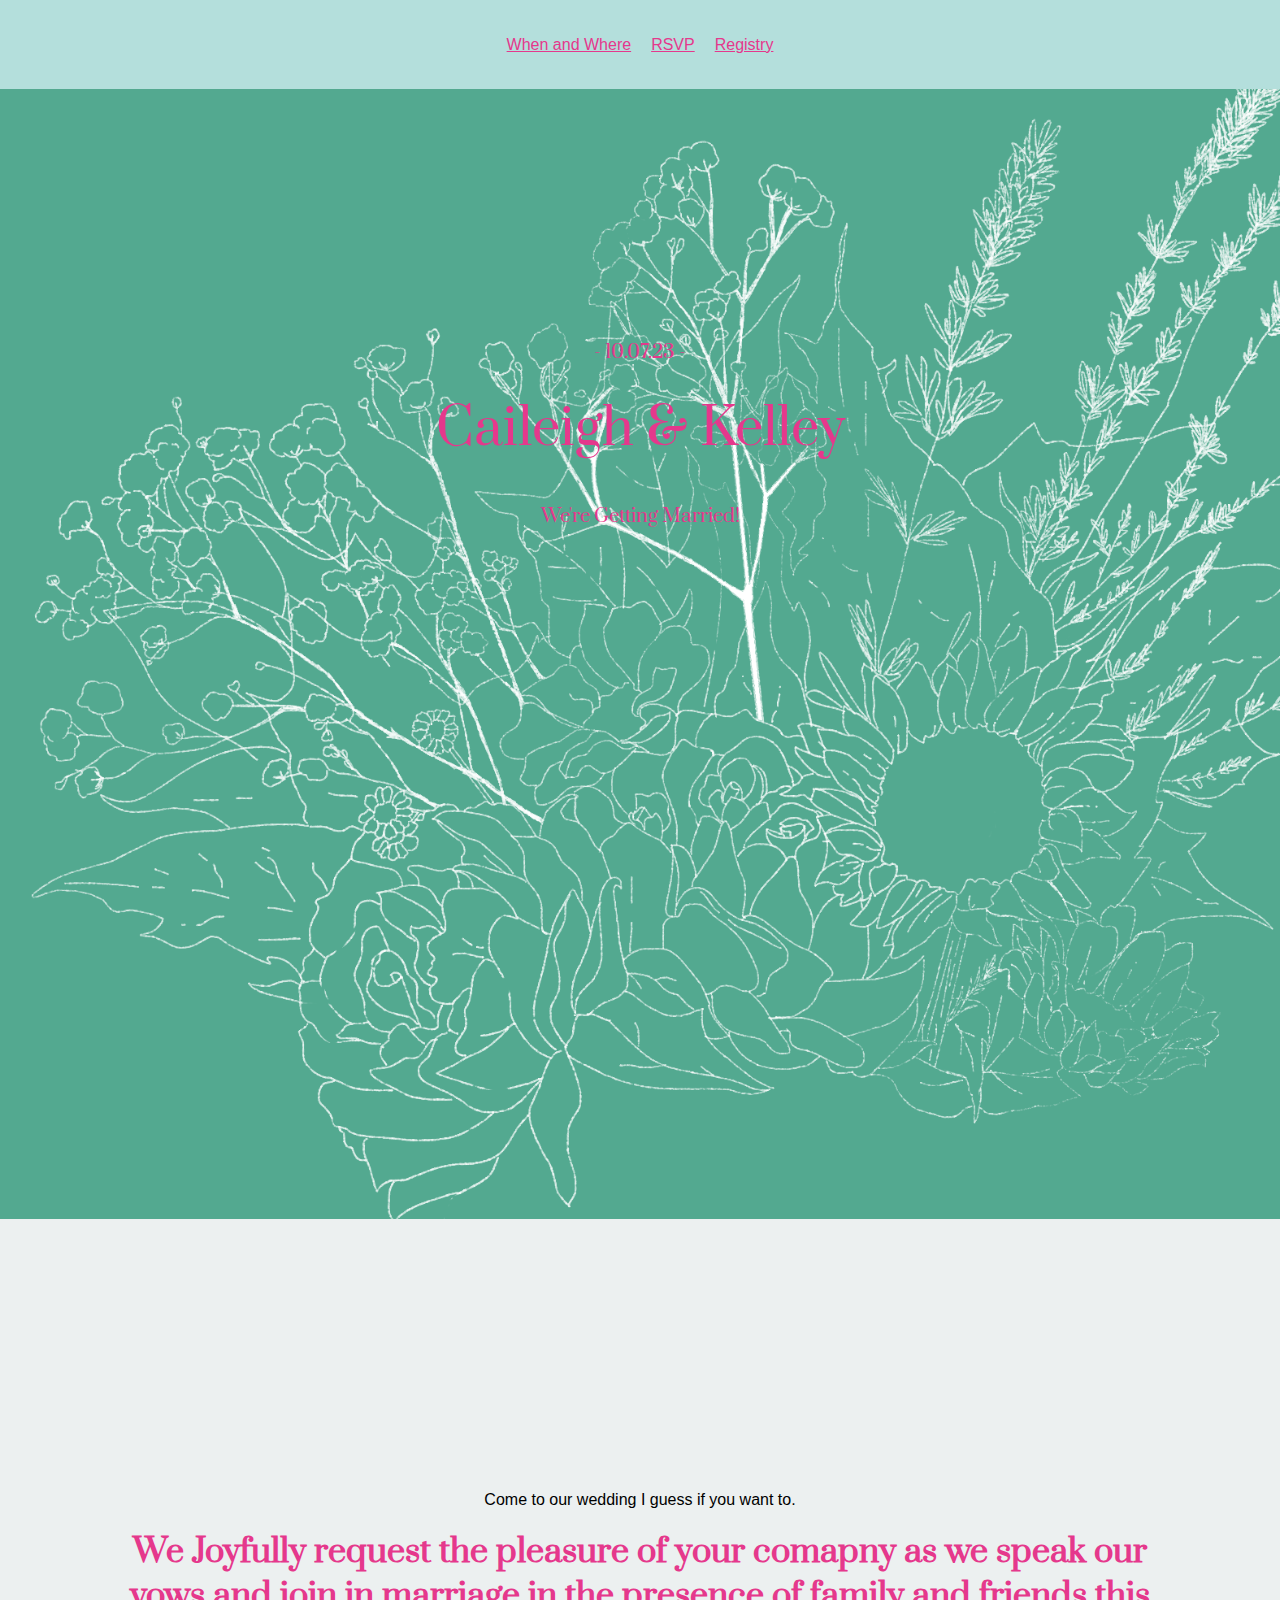
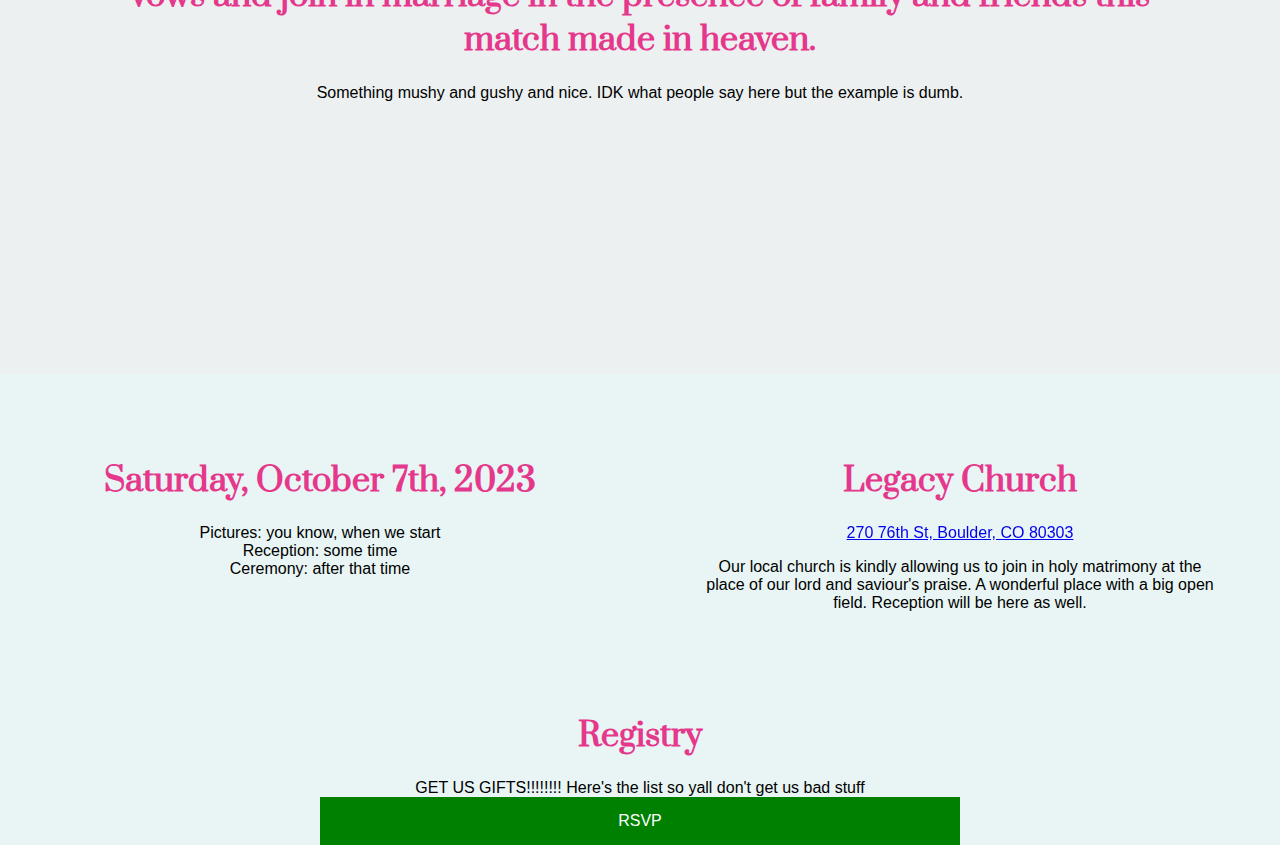
==== index.html @ 5b230dbf "ur mom" ====
<!DOCTYPE html>
<html lang="en" dir="ltr">
  <head>
    <meta charset="utf-8">
    <meta name="viewport" content="width=device-width, initial-scale=1.0, initial-scale=1.0">
    <title>Caileigh and Kelley's Wedding</title>
    <script src="javascript/p5.js"></script>
    <script src="javascript/draw.js"></script>

    <link rel="stylesheet" href="css/main.css">
    <link rel="stylesheet" href="css/canvas.css">
    <link rel="stylesheet" href="css/rsvp.css">
    <link rel="stylesheet" href="css/top.css">
    <link rel="stylesheet" href="css/navigation.css">
    <link rel="stylesheet" href="css/content.css">
    <link rel="stylesheet" href="https://fonts.googleapis.com/css?family=Prata">
  </head>
  <body>
    <nav>
      <div class="navigation">
        <a href="#when-and-where-area">When and Where</a>
        <a target="_blank" href="https://docs.google.com/forms/d/e/1FAIpQLSfpXvZ7Gg1RFAc7G0o5PuWkooAn3TaHZOii5H78oWA0bv-2IA/viewform?usp=sf_link">RSVP</a>
        <a href="#registry-area"> Registry </a>
      </div>
    </nav>
    <main>
      <div class="top">
          <p id='date'> - 10.07.23 - </p>
          <p id='name'> Caileigh & Kelley </p>
          <p id='married'> We're Getting Married! </p>
      </div>

      <div class="nice-words">
        <p>Come to our wedding I guess if you want to.</p>
        <h1>  We Joyfully request the pleasure of your comapny as
          we speak our vows and join in marriage in the presence
          of family and friends this match made in heaven.</h1>
        <p>Something mushy and gushy and nice.
          IDK what people say here but the example is dumb.</p>
      </div>
      <div class="caileighwhyyyyyyy">
        <div class="when" id="when-and-where-area">
          <h1>Saturday, October 7th, 2023</h1>
          <p>
            Pictures: you know, when we start <br>
            Reception: some time <br>
            Ceremony: after that time
          </p>
        </div>
        <div class="where">
          <h1>Legacy Church</h1>
          <a target="_blank" href="https://www.google.com/maps/place/Legacy+Church/@39.9913498,-105.1736492,17z/data=!3m1!4b1!4m6!3m5!1s0x876bf35e9115e99d:0x829c02c54e04541a!8m2!3d39.9913498!4d-105.1736492!16s%2Fg%2F1vs1sc9z">
            270 76th St, Boulder, CO 80303
          </a>
          <p>Our local church is kindly allowing us to join in holy
          matrimony at the place of our lord and saviour's praise.
          A wonderful place with a big open field. Reception will be
          here as well.
          </p>
        </div>
      </div>
      <div class="registry" id="registry-area">
        <h1>Registry</h1>
        GET US GIFTS!!!!!!!!
        Here's the list so yall don't get us bad stuff
      </div>
      <a id="rsvp-area"></a>
      <button type="button" name="rsvp" id="rsvp"
      onclick="window.open('https://docs.google.com/forms/d/e/1FAIpQLSfpXvZ7Gg1RFAc7G0o5PuWkooAn3TaHZOii5H78oWA0bv-2IA/viewform?usp=sf_link','_blank')">
      RSVP</button>
    </main>
  </body>
</html>
---- css/main.css ----
main {
  display: flex;
  justify-content: center;
  flex-direction: column;
  text-align: center;
  width: 100%;
  position: absolute;
  top: 0%;
  left: 0%;
}

a {
  position: relative;
  z-index: 2000;
}

body {
  background-color: rgba(180, 223, 220, .3);
  overflow-x: hidden;
}

body * {
  font-family: 'Helvetica';
}
---- css/canvas.css ----
canvas {
  position: fixed;
  top: 0;
  left: 0;
  z-index: 1000;
}
---- css/rsvp.css ----
#rsvp {
  background-color: green;
  border: none;
  color: white;
  padding: 15px 32px;
  text-align: center;
  text-decoration: none;
  display: inline-block;
  font-size: 16px;
  position: relative;
  z-index: 2000;
  width: 50%;
  left: 50%;
  transform: translate(-50%, 0%);
}
---- css/top.css ----
.top {
  display: flex;
  flex-flow: column wrap;
  justify-content: center;
  align-items: stretch;
  width: 100%;
  background-image: url("cailkelley.png");
  background-size: cover;
  padding-top: 20%;
  padding-bottom: 50%;
}

.top > p {
  text-align: center;
  color: rgb(229, 56, 140);
}

#date {
  font-size: 14pt;
  padding-top: 5%;
  margin-bottom: 0px;
}

#name {
  font-size: 38pt;
  margin-top: 30px;
  margin-bottom: 30px;
}

#married {
  font-size: 14pt;
  margin-top: 10px;
  margin-bottom: 50px;
}

#topimage {
  position: relative;
  width: 100%;
  z-index: -100;
}

.top * {
  font-family: 'Prata';
}
---- css/navigation.css ----
.navigation {
  display: flex;
  flex-flow: row wrap;
  z-index: 2000;
  position: relative;
  width: 100%;
  align-items: stretch;
  justify-content: center;
  background-color: rgb(180, 223, 220);
  margin: 0px;
  position: fixed;
  left: 0px;
  top: 0px;
  padding-top: 2%;
  padding-bottom: 2%;
}

.navigation > a {
  text-align: center;
  padding: 10px;
  color: rgb(229, 56, 140);
}
---- css/content.css ----
.nice-words {
  background-color: rgba(245, 228, 231, .3);
  padding-left: 10%;
  padding-right: 10%;
  padding-top: 20%;
  padding-bottom: 20%;
}

h1 {
  font-family: 'Prata';
  color: rgb(229, 56, 140);
}

.caileighwhyyyyyyy {
  display: flex;
  flex-direction: row;
  flex-wrap: wrap;
  justify-content: center;
}

.when {
  flex: 1 1 0px;
  padding: 5%;
  min-width: 350px;
}

.when > h1 {
  color: rgb(229, 56, 140);
}

.where {
  flex: 1 1 0px;
  padding: 5%;
  min-width: 350px;
}

.where > h1 {
  color: rgb(229, 56, 140);
}

.registry {

}
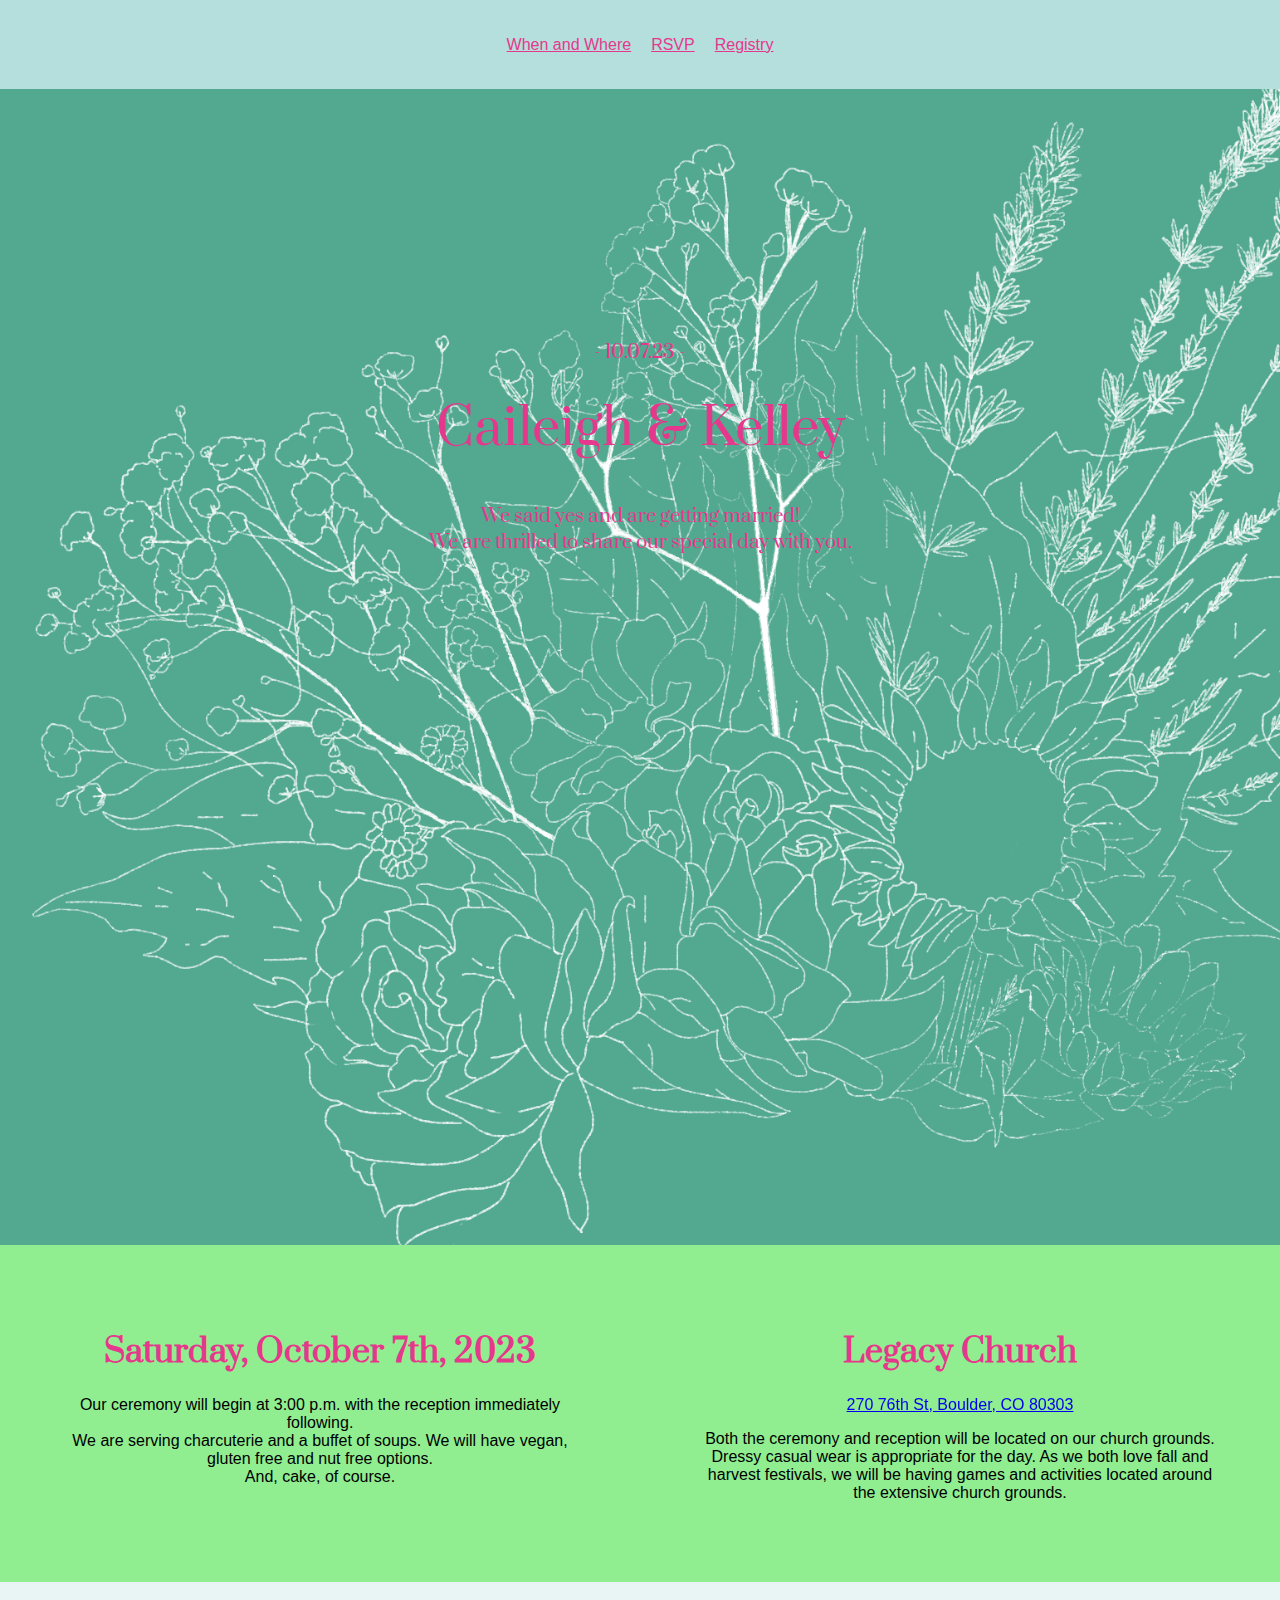
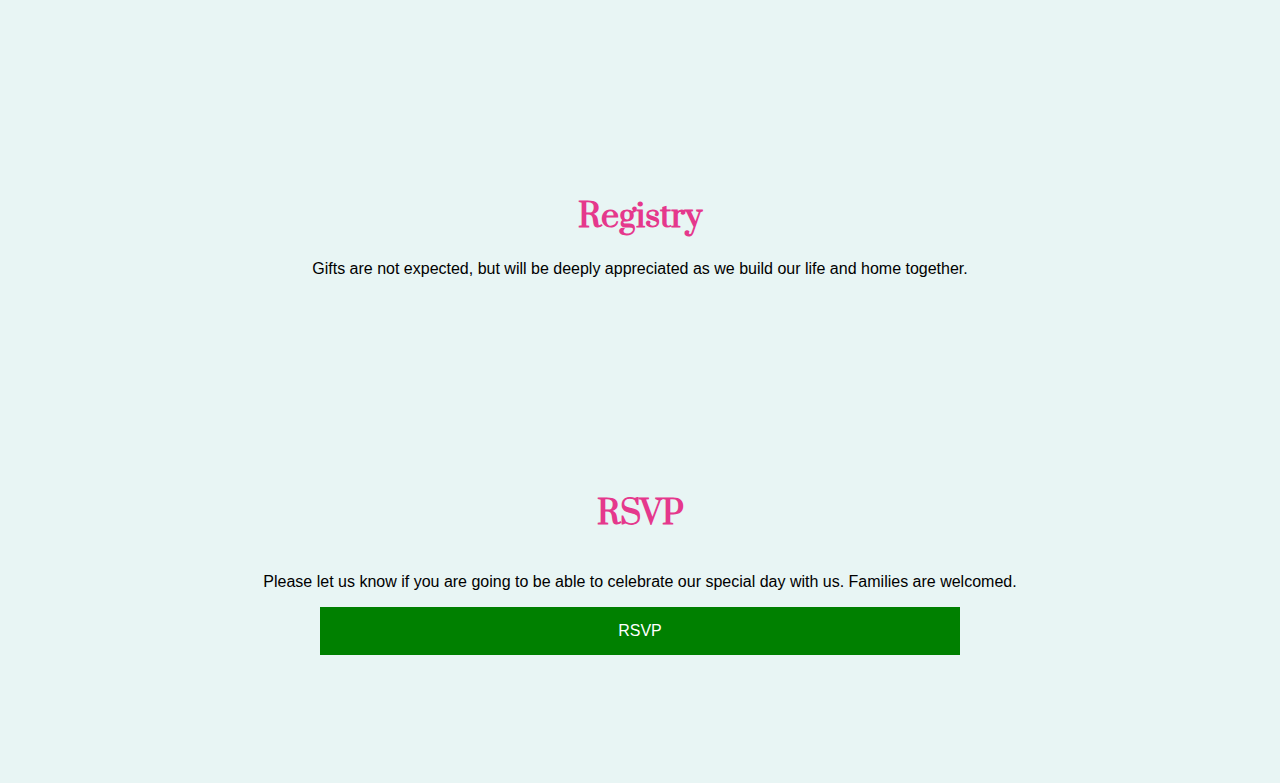
==== commit e8682cf0: "wording updates" ====
--- a/index.html
+++ b/index.html
@@ -27,24 +27,28 @@
       <div class="top">
           <p id='date'> - 10.07.23 - </p>
           <p id='name'> Caileigh & Kelley </p>
-          <p id='married'> We're Getting Married! </p>
+          <p id='married'>
+            We said yes and are getting married! <br>
+            We are thrilled to share our special day with you.
+          </p>
       </div>
-
+      <!--
       <div class="nice-words">
-        <p>Come to our wedding I guess if you want to.</p>
+        <p>We are thrilled to share our special day with you.</p>
         <h1>  We Joyfully request the pleasure of your comapny as
           we speak our vows and join in marriage in the presence
           of family and friends this match made in heaven.</h1>
         <p>Something mushy and gushy and nice.
           IDK what people say here but the example is dumb.</p>
       </div>
+    -->
       <div class="caileighwhyyyyyyy">
         <div class="when" id="when-and-where-area">
           <h1>Saturday, October 7th, 2023</h1>
           <p>
-            Pictures: you know, when we start <br>
-            Reception: some time <br>
-            Ceremony: after that time
+            Our ceremony will begin at 3:00 p.m. with the reception immediately following. <br>
+            We are serving charcuterie and a buffet of soups.  We will have vegan, gluten free and nut free options. <br>
+            And, cake, of course.
           </p>
         </div>
         <div class="where">
@@ -52,22 +56,26 @@
           <a target="_blank" href="https://www.google.com/maps/place/Legacy+Church/@39.9913498,-105.1736492,17z/data=!3m1!4b1!4m6!3m5!1s0x876bf35e9115e99d:0x829c02c54e04541a!8m2!3d39.9913498!4d-105.1736492!16s%2Fg%2F1vs1sc9z">
             270 76th St, Boulder, CO 80303
           </a>
-          <p>Our local church is kindly allowing us to join in holy
-          matrimony at the place of our lord and saviour's praise.
-          A wonderful place with a big open field. Reception will be
-          here as well.
+          <p>
+            Both the ceremony and reception will be located on our church grounds. <br>
+            Dressy casual wear is appropriate for the day.  As we both love fall and harvest festivals, we will be having games and activities located around the extensive church grounds.
           </p>
         </div>
       </div>
       <div class="registry" id="registry-area">
         <h1>Registry</h1>
-        GET US GIFTS!!!!!!!!
-        Here's the list so yall don't get us bad stuff
+        Gifts are not expected, but will be deeply appreciated as we build our life and home together.
       </div>
       <a id="rsvp-area"></a>
-      <button type="button" name="rsvp" id="rsvp"
-      onclick="window.open('https://docs.google.com/forms/d/e/1FAIpQLSfpXvZ7Gg1RFAc7G0o5PuWkooAn3TaHZOii5H78oWA0bv-2IA/viewform?usp=sf_link','_blank')">
-      RSVP</button>
+      <div class="rsvp-div">
+        <h1>RSVP</h1>
+        <p>
+          Please let us know if you are going to be able to celebrate our special day with us. Families are welcomed.
+        </p>
+        <button type="button" name="rsvp" id="rsvp"
+        onclick="window.open('https://docs.google.com/forms/d/e/1FAIpQLSfpXvZ7Gg1RFAc7G0o5PuWkooAn3TaHZOii5H78oWA0bv-2IA/viewform?usp=sf_link','_blank')">
+        RSVP</button>
+      </div>
     </main>
   </body>
 </html>
--- a/css/rsvp.css
+++ b/css/rsvp.css
@@ -12,4 +12,12 @@
   width: 50%;
   left: 50%;
   transform: translate(-50%, 0%);
+  margin-bottom: 10%;
 }
+
+.rsvp-div {
+  display: flex;
+  flex-direction: column;
+  justify-content: center;
+  align-content: center;
+}
--- a/css/content.css
+++ b/css/content.css
@@ -16,6 +16,7 @@
   flex-direction: row;
   flex-wrap: wrap;
   justify-content: center;
+  background-color: lightgreen;
 }
 
 .when {
@@ -39,5 +40,6 @@
 }
 
 .registry {
-
+  margin-top: 15%;
+  margin-bottom: 15%;
 }
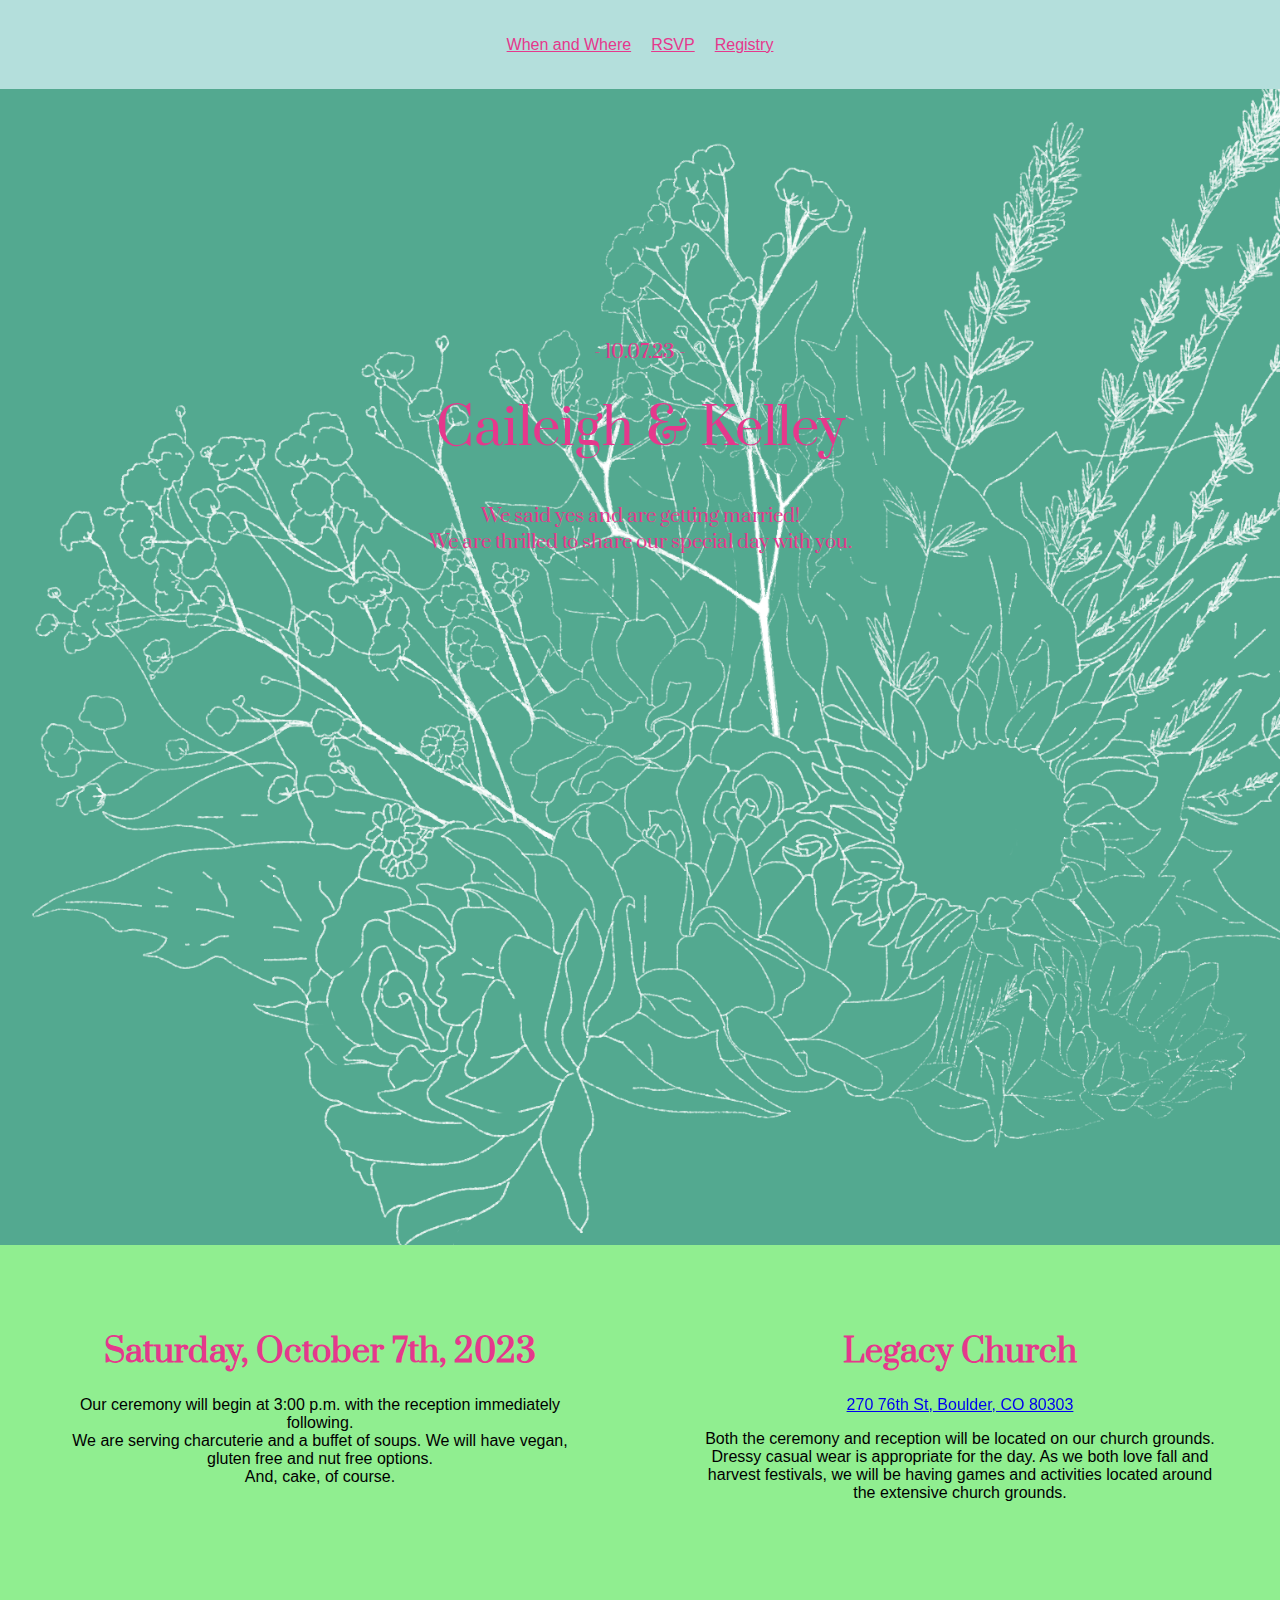
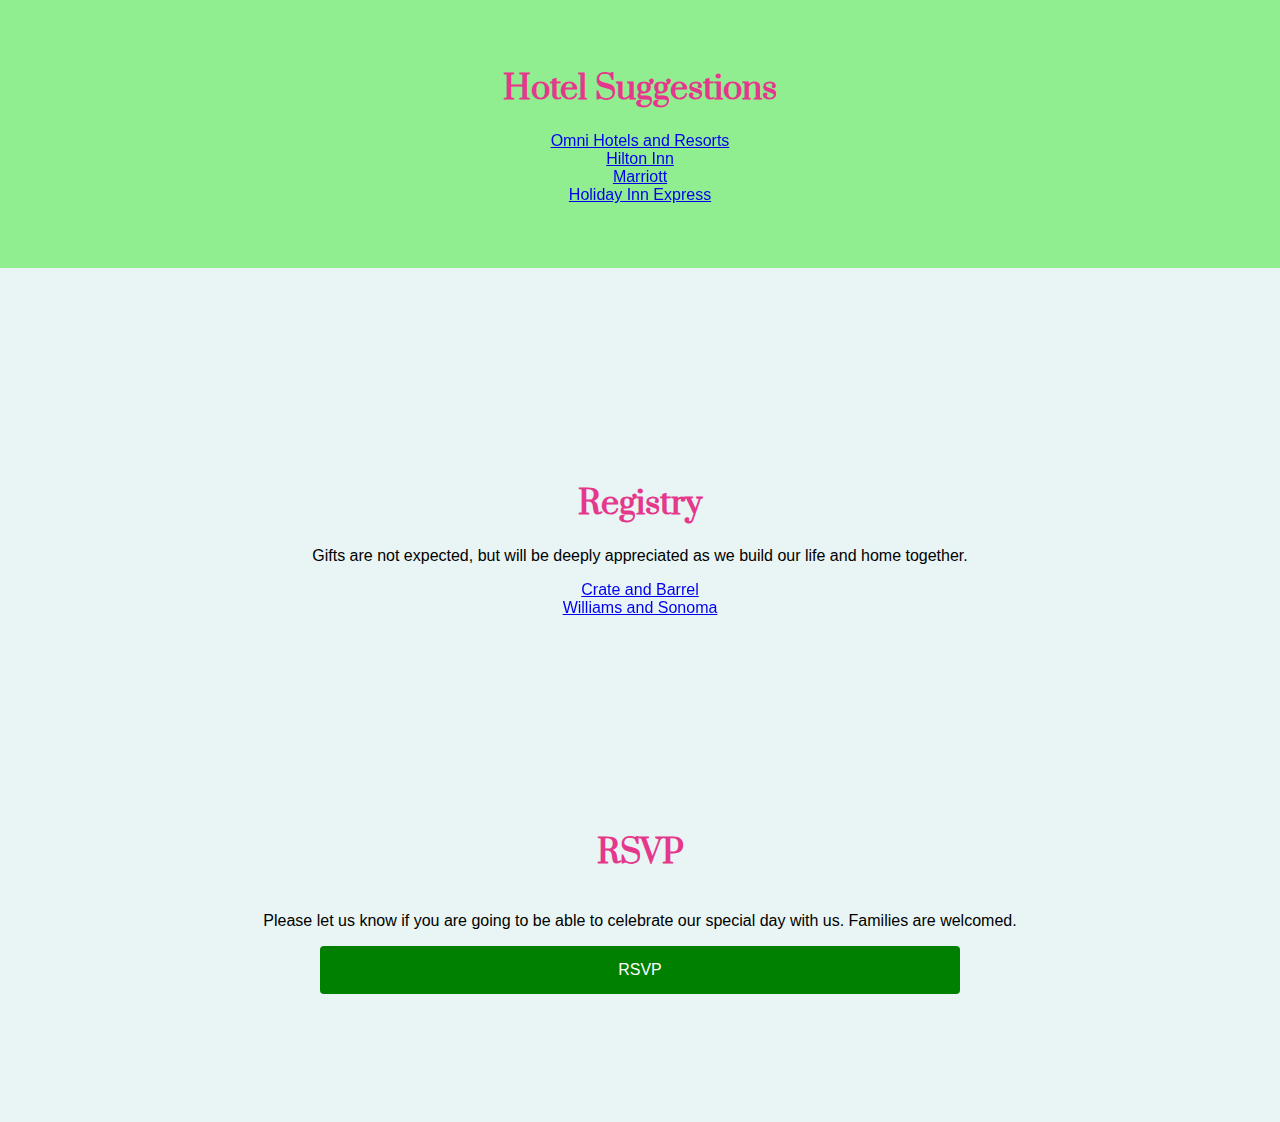
==== commit d76cbddc: "registry, hotels" ====
--- a/index.html
+++ b/index.html
@@ -61,10 +61,35 @@
             Dressy casual wear is appropriate for the day.  As we both love fall and harvest festivals, we will be having games and activities located around the extensive church grounds.
           </p>
         </div>
+        <div class="hotels">
+          <h1>Hotel Suggestions</h1>
+          <a target="_blank" href="https://www.omnihotels.com/hotels/denver-interlocken?utm_campaign=omni_ohr_denilk_all_x_br_prop_denver_en_exact_us&utm_content=58700005757838175&utm_medium=cpc&utm_source=google&utm_term=43700052473365369&gclid=CjwKCAjwv8qkBhAnEiwAkY-ahmHXxBbq2lnu22fQr6vcRxYfFrVYTCYy7VKVbCsjzwiyO68KUbWXWBoCt0QQAvD_BwE&gclsrc=aw.ds">
+            Omni Hotels and Resorts
+          </a>
+          <br>
+          <a target="_blank" href="https://www.hilton.com/en/hotels/denlvhx-hampton-boulder-louisville/">
+            Hilton Inn
+          </a>
+          <br>
+          <a target="_blank" href="https://www.marriott.com/en-us/hotels/vborl-residence-inn-boulder-broomfield/overview/">
+            Marriott
+          </a>
+          <br>
+          <a target="_blank" href="https://www.ihg.com/holidayinnexpress/hotels/us/en/longmont/qwmco/hoteldetail?cm_mmc=GoogleMaps-_-EX-_-US-_-QWMCO">
+            Holiday Inn Express
+          </a>
+        </div>
       </div>
       <div class="registry" id="registry-area">
         <h1>Registry</h1>
-        Gifts are not expected, but will be deeply appreciated as we build our life and home together.
+        <p>Gifts are not expected, but will be deeply appreciated as we build our life and home together.</p>
+        <a target="_blank" href="https://www.crateandbarrel.com/gift-registry/caileigh-hudson-and-kelley-kelley/r6665755">
+          Crate and Barrel
+        </a>
+        <br>
+        <a target="_blank" href="https://www.williams-sonoma.com/registry/ghpfvm7s5r/registry-list.html">
+          Williams and Sonoma
+        </a>
       </div>
       <a id="rsvp-area"></a>
       <div class="rsvp-div">
--- a/css/rsvp.css
+++ b/css/rsvp.css
@@ -13,6 +13,14 @@
   left: 50%;
   transform: translate(-50%, 0%);
   margin-bottom: 10%;
+  border-radius: 4px;
+  transition-duration: 2s;
+}
+
+#rsvp:hover {
+  background-color: cyan;
+  transition-duration: 2s;
+  cursor: pointer;
 }
 
 .rsvp-div {
--- a/css/content.css
+++ b/css/content.css
@@ -19,23 +19,13 @@
   background-color: lightgreen;
 }
 
-.when {
+.caileighwhyyyyyyy > div {
   flex: 1 1 0px;
   padding: 5%;
   min-width: 350px;
 }
 
-.when > h1 {
-  color: rgb(229, 56, 140);
-}
-
-.where {
-  flex: 1 1 0px;
-  padding: 5%;
-  min-width: 350px;
-}
-
-.where > h1 {
+.caileighwhyyyyyyy > h1 {
   color: rgb(229, 56, 140);
 }
 
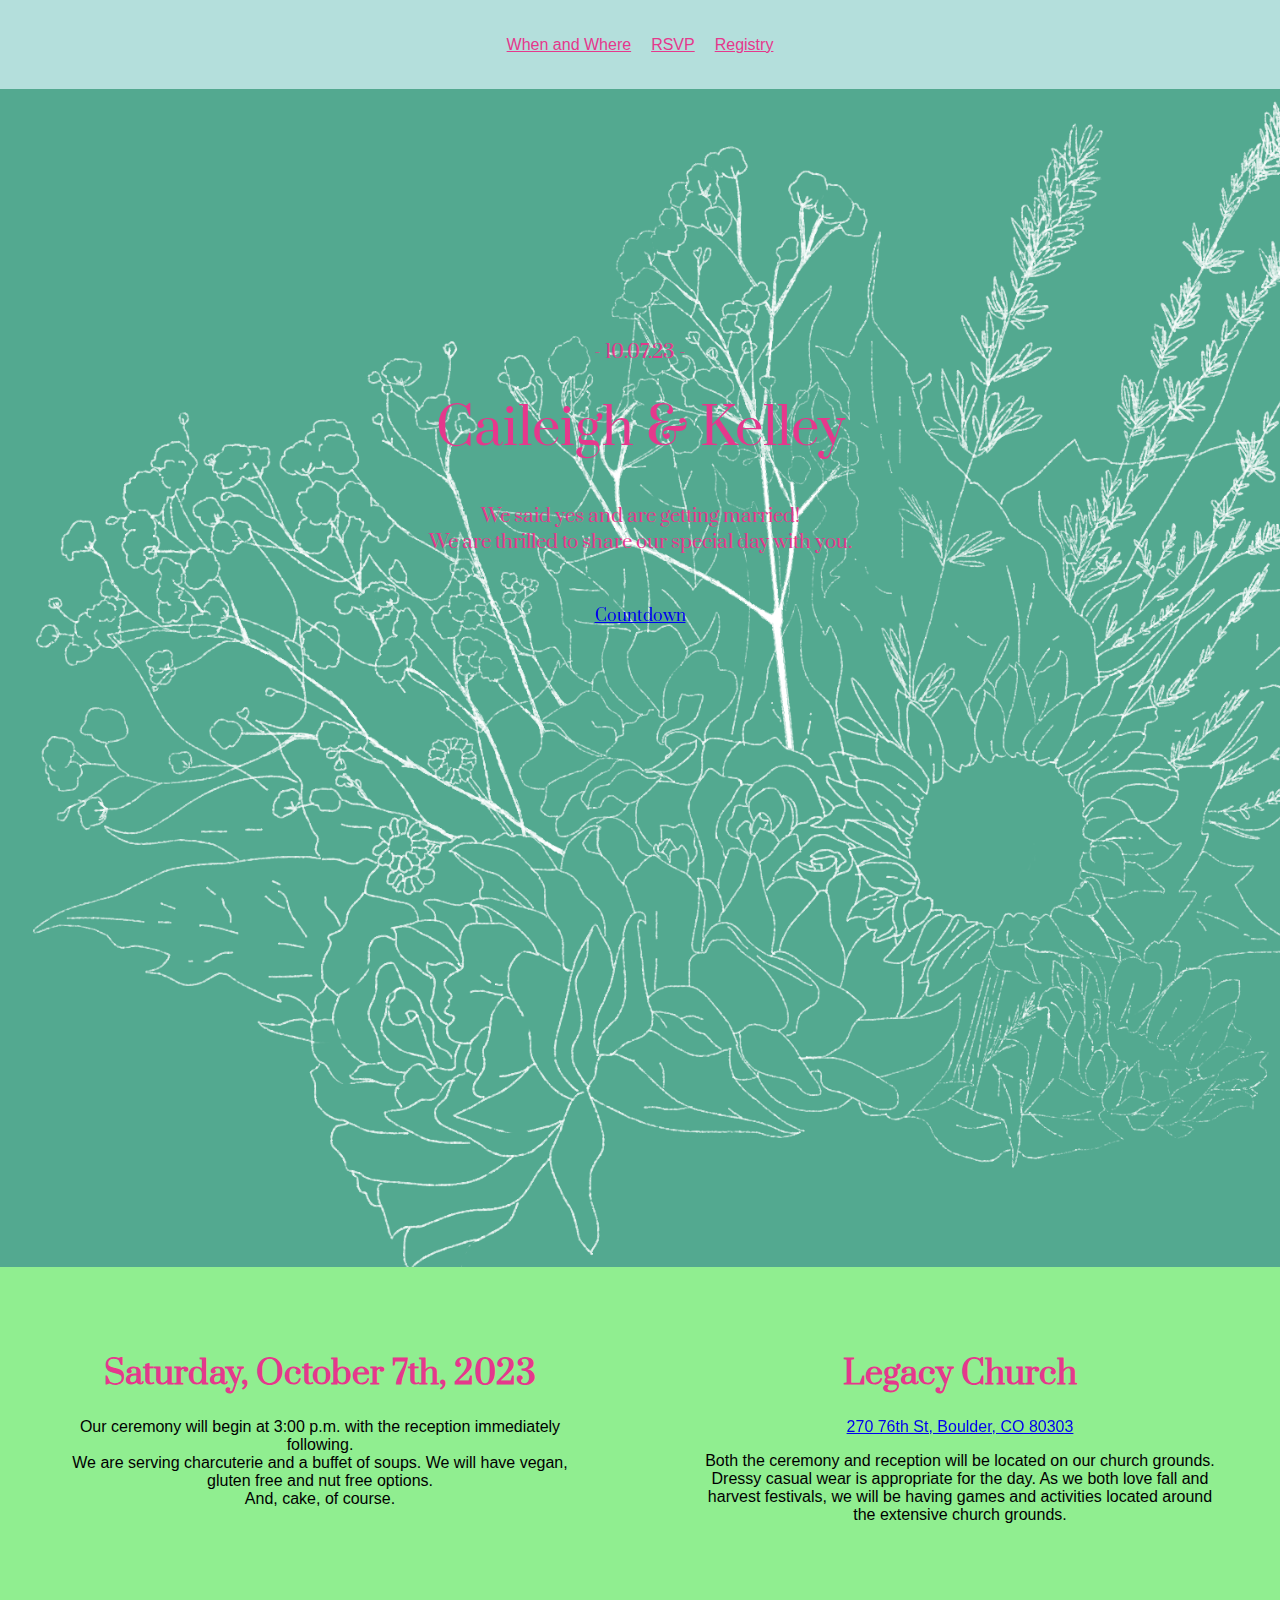
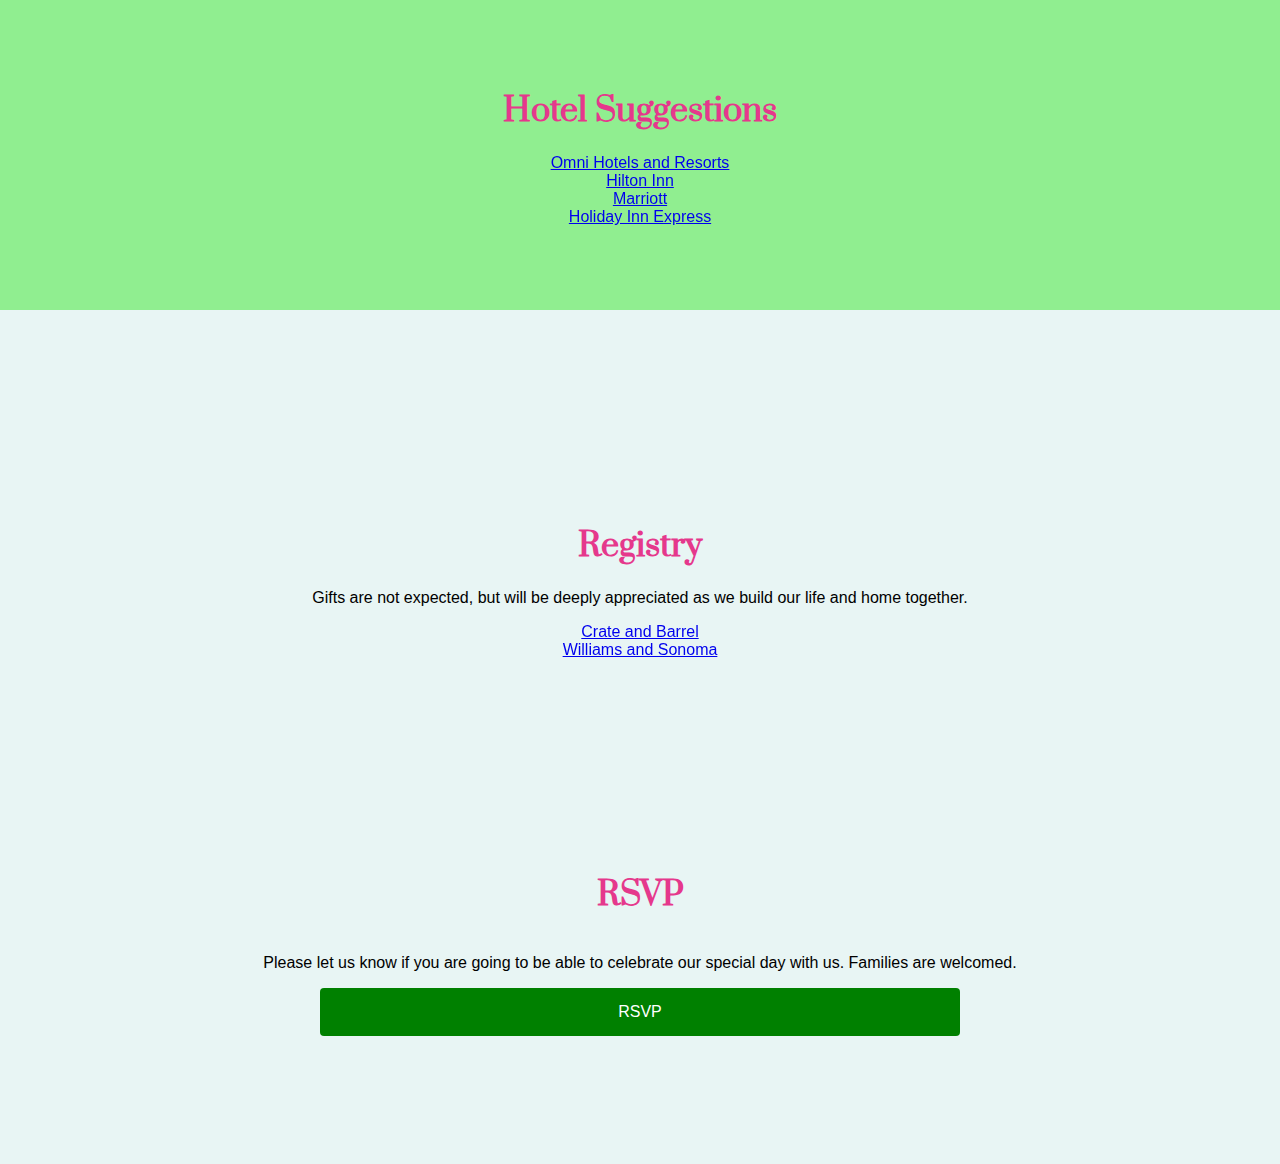
==== commit 47122084: "Update index.html" ====
--- a/index.html
+++ b/index.html
@@ -31,6 +31,7 @@
             We said yes and are getting married! <br>
             We are thrilled to share our special day with you.
           </p>
+          <a href="easter.html">Countdown</a>
       </div>
       <!--
       <div class="nice-words">
--- a/css/navigation.css
+++ b/css/navigation.css
@@ -1,7 +1,7 @@
 .navigation {
   display: flex;
   flex-flow: row wrap;
-  z-index: 2000;
+  z-index: 7000;
   position: relative;
   width: 100%;
   align-items: stretch;
--- a/css/content.css
+++ b/css/content.css
@@ -33,3 +33,7 @@
   margin-top: 15%;
   margin-bottom: 15%;
 }
+
+.hotels {
+  margin-bottom: 20px;
+}
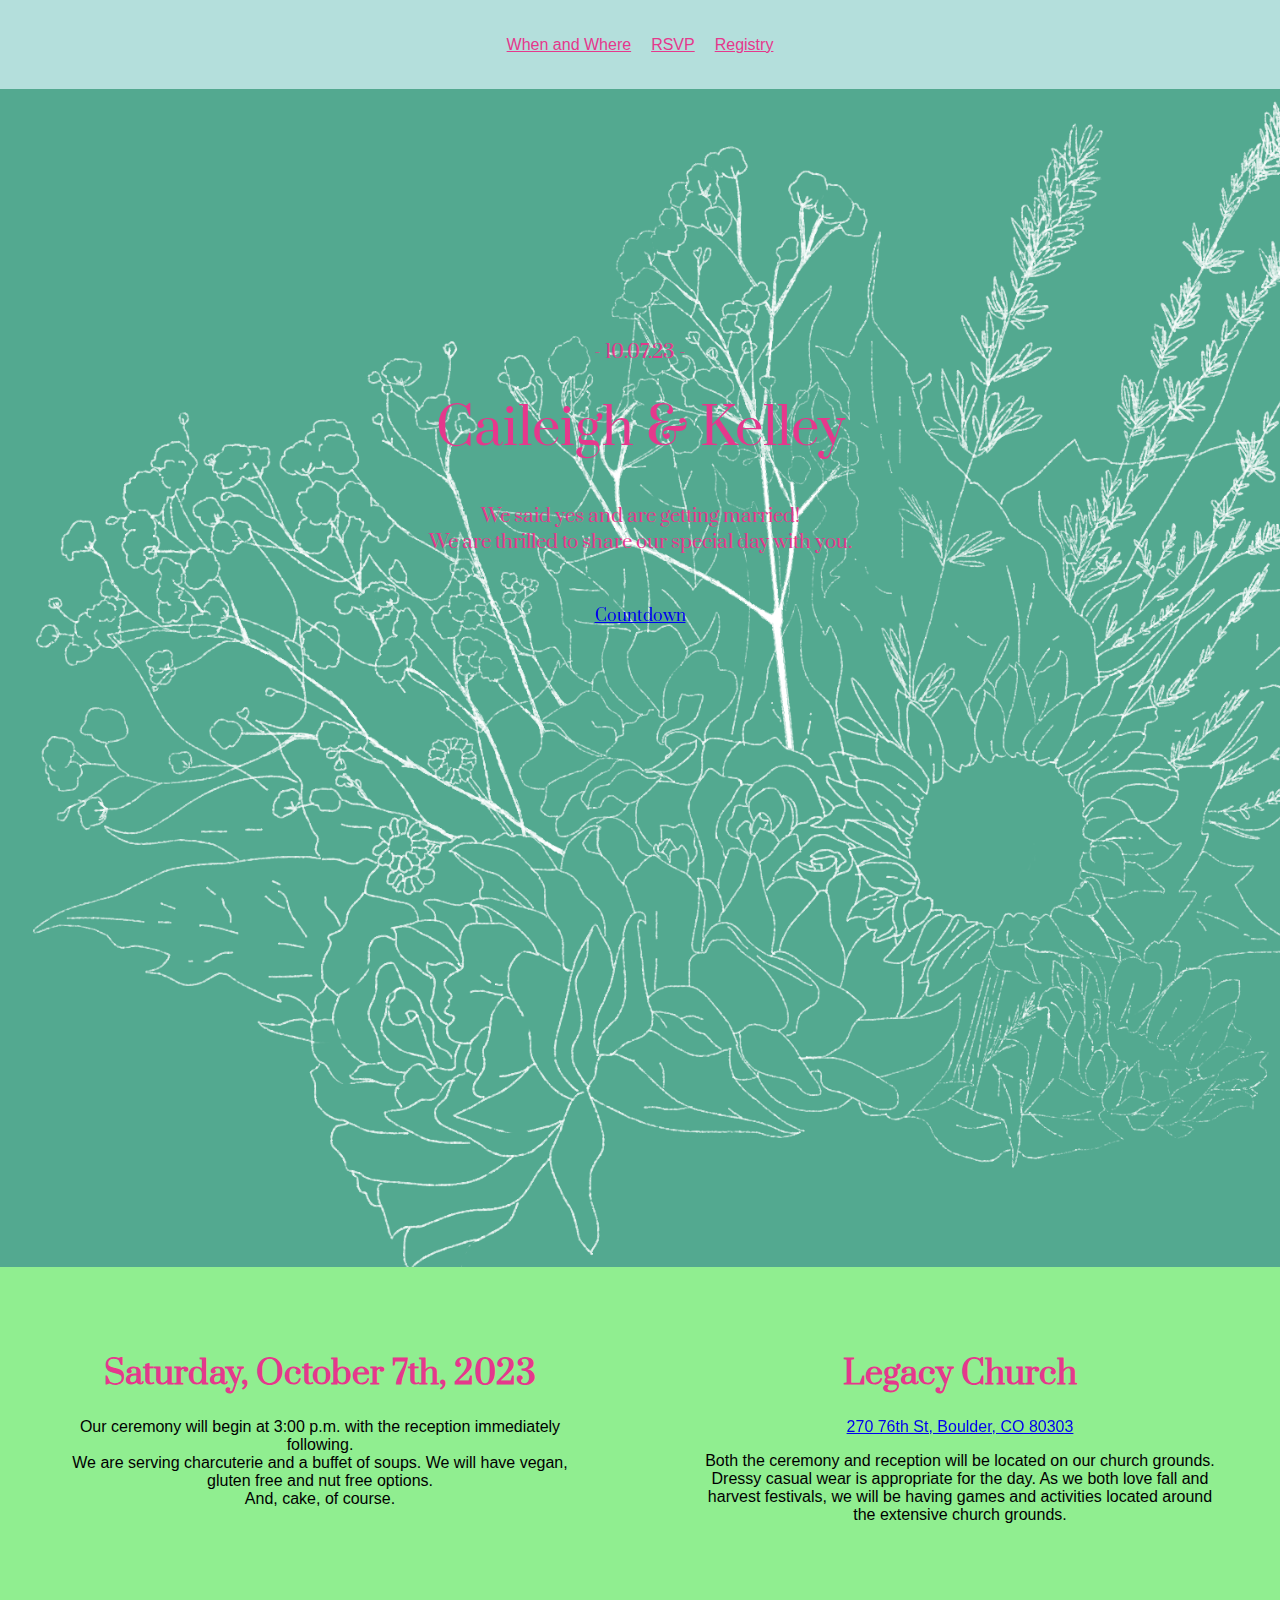
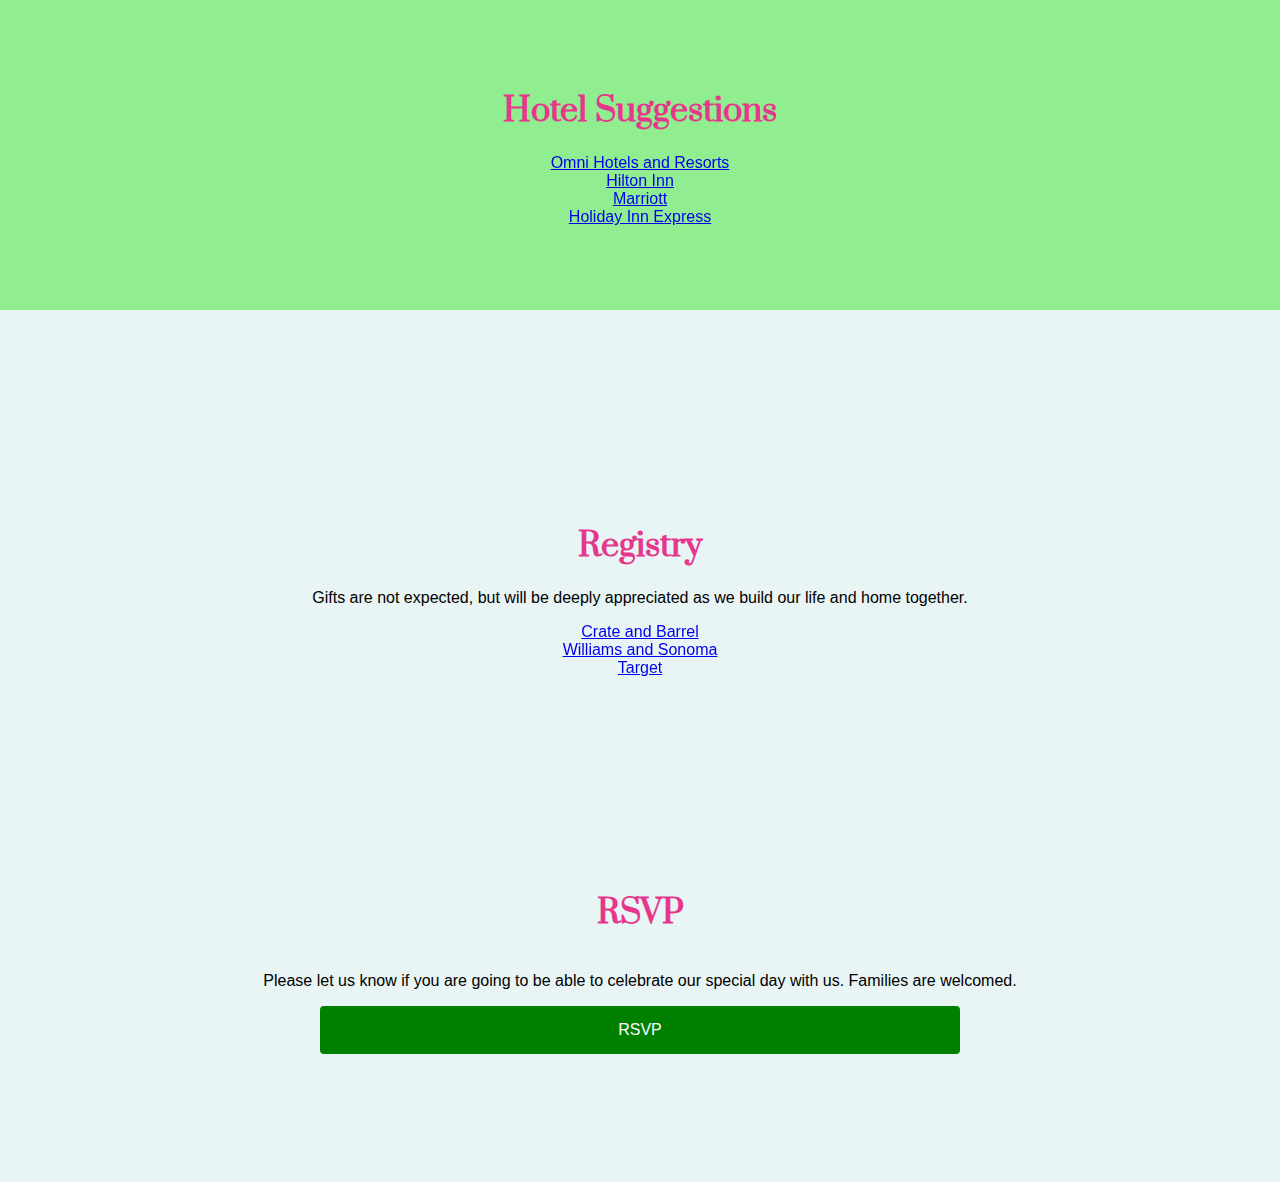
==== commit 3f18171a: "Update index.html" ====
--- a/index.html
+++ b/index.html
@@ -33,16 +33,6 @@
           </p>
           <a href="easter.html">Countdown</a>
       </div>
-      <!--
-      <div class="nice-words">
-        <p>We are thrilled to share our special day with you.</p>
-        <h1>  We Joyfully request the pleasure of your comapny as
-          we speak our vows and join in marriage in the presence
-          of family and friends this match made in heaven.</h1>
-        <p>Something mushy and gushy and nice.
-          IDK what people say here but the example is dumb.</p>
-      </div>
-    -->
       <div class="caileighwhyyyyyyy">
         <div class="when" id="when-and-where-area">
           <h1>Saturday, October 7th, 2023</h1>
@@ -91,6 +81,10 @@
         <a target="_blank" href="https://www.williams-sonoma.com/registry/ghpfvm7s5r/registry-list.html">
           Williams and Sonoma
         </a>
+        <br>
+        <a target="_blank" href="https://www.target.com/gift-registry/gift-giver?registryId=55746d80-1219-11ee-b4f1-971cbb0c2c3c&type=WEDDING">
+          Target
+        </a>
       </div>
       <a id="rsvp-area"></a>
       <div class="rsvp-div">
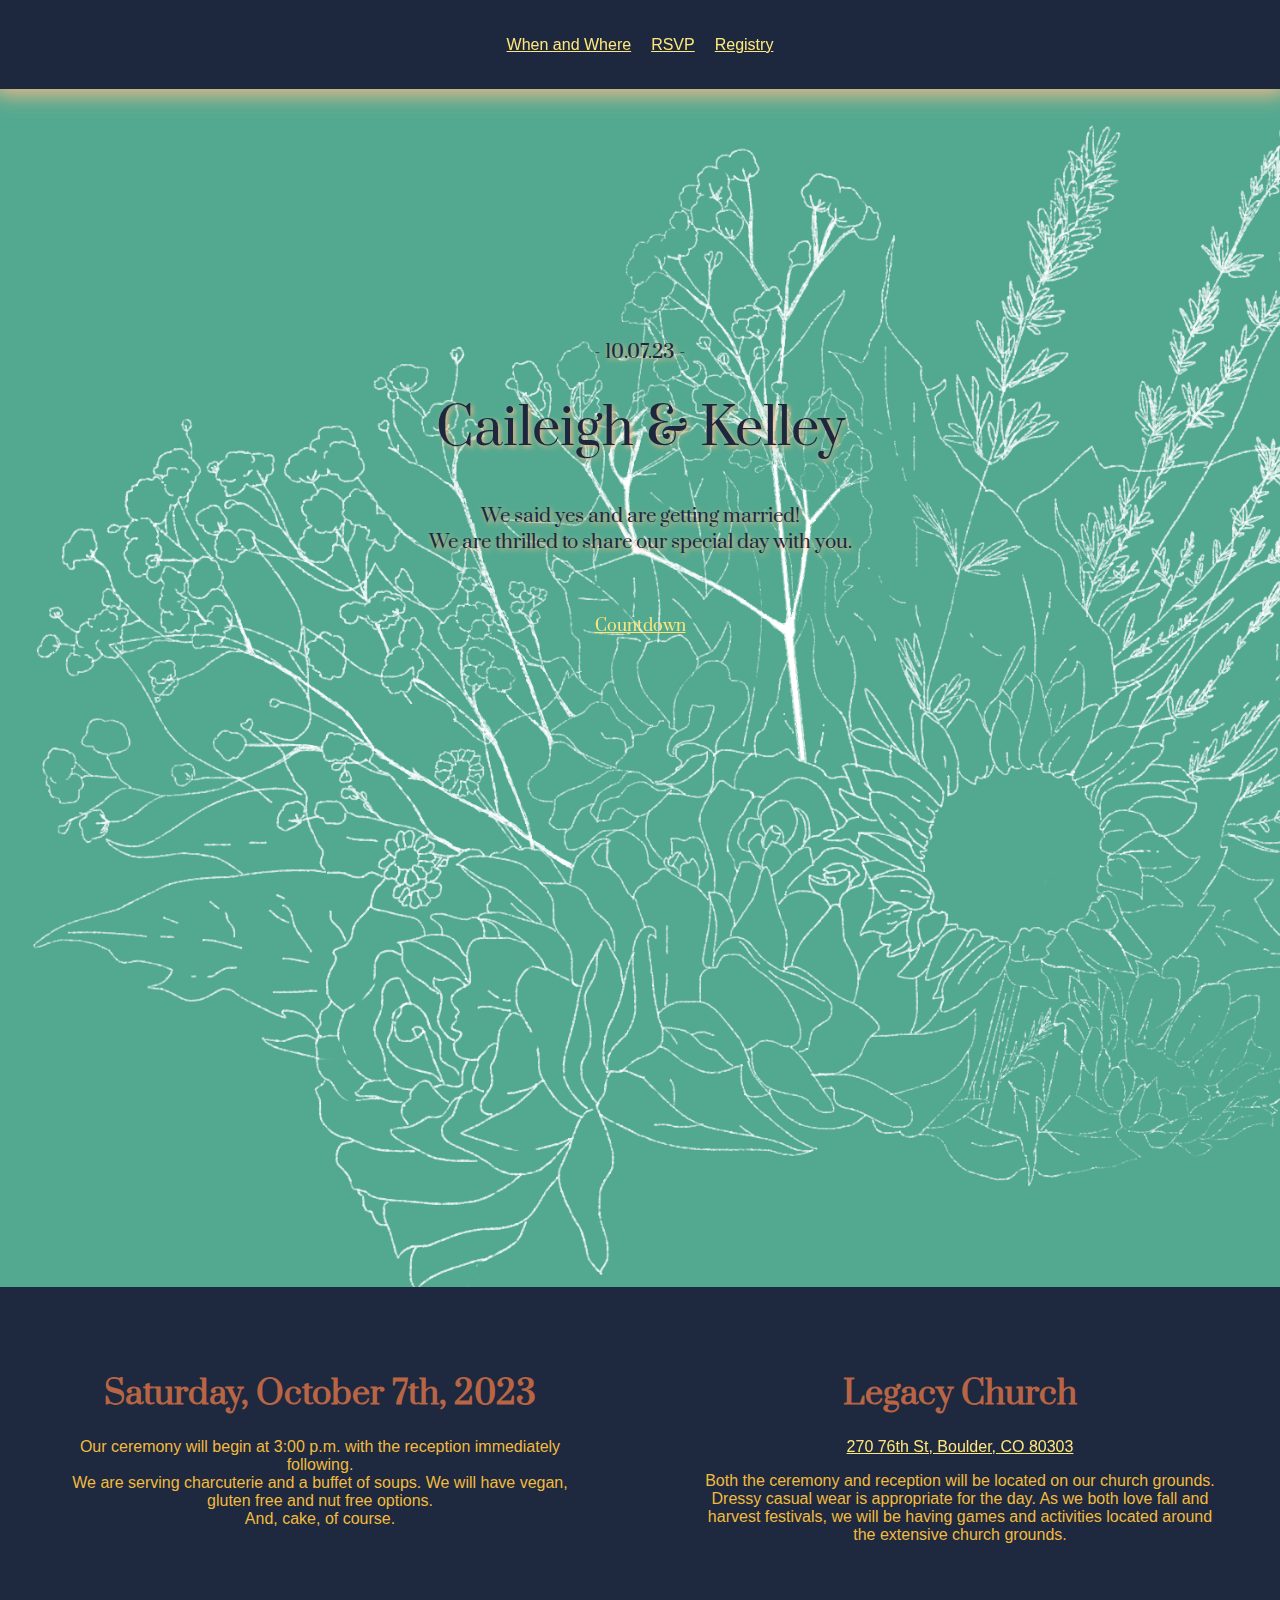
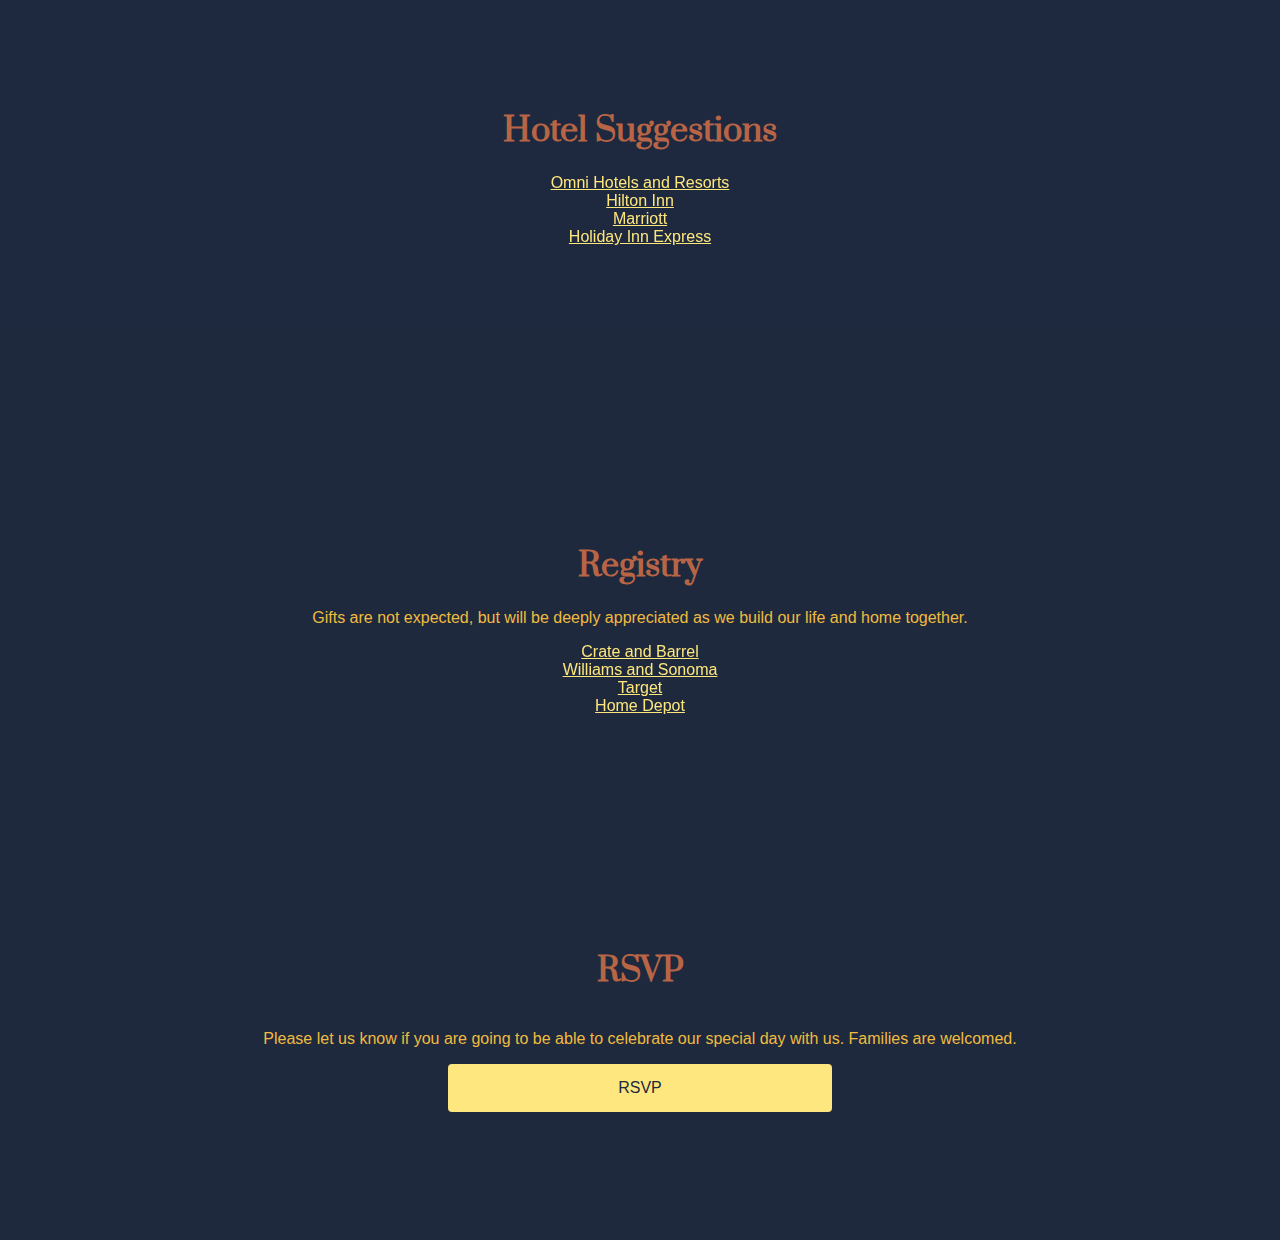
==== commit e06c3537: "Update index.html" ====
--- a/index.html
+++ b/index.html
@@ -85,6 +85,10 @@
         <a target="_blank" href="https://www.target.com/gift-registry/gift-giver?registryId=55746d80-1219-11ee-b4f1-971cbb0c2c3c&type=WEDDING">
           Target
         </a>
+        <br>
+        <a target="_blank" href="https://www.homedepot.com/list/view/details/shared/4df81dc0-2f1c-11ee-8402-2d1b79ee6a8d">
+          Home Depot
+        </a>
       </div>
       <a id="rsvp-area"></a>
       <div class="rsvp-div">
--- a/css/main.css
+++ b/css/main.css
@@ -12,11 +12,19 @@
 a {
   position: relative;
   z-index: 2000;
+  color: rgba(253,231,125,255);
+  text-align: center;
+  padding: 10px;
+}
+
+a:hover {
+  color: rgba(241,178,56,255);
 }
 
 body {
-  background-color: rgba(180, 223, 220, .3);
+  background-color: rgba(30,41,62,255);
   overflow-x: hidden;
+  color: rgba(240,187,62,255);
 }
 
 body * {
--- a/css/rsvp.css
+++ b/css/rsvp.css
@@ -1,7 +1,7 @@
 #rsvp {
-  background-color: green;
+  background-color: rgba(253,231,126,255);
   border: none;
-  color: white;
+  color: rgba(30,41,62,255);
   padding: 15px 32px;
   text-align: center;
   text-decoration: none;
@@ -9,7 +9,7 @@
   font-size: 16px;
   position: relative;
   z-index: 2000;
-  width: 50%;
+  width: 30%;
   left: 50%;
   transform: translate(-50%, 0%);
   margin-bottom: 10%;
@@ -18,9 +18,10 @@
 }
 
 #rsvp:hover {
-  background-color: cyan;
+  background-color: rgba(241,178,56,255);
   transition-duration: 2s;
   cursor: pointer;
+  padding: 20px;
 }
 
 .rsvp-div {
--- a/css/top.css
+++ b/css/top.css
@@ -12,7 +12,8 @@
 
 .top > p {
   text-align: center;
-  color: rgb(229, 56, 140);
+  color: rgba(29,39,62,255);
+  text-shadow: 2px 2px 5px #f8ba89;
 }
 
 #date {
--- a/css/navigation.css
+++ b/css/navigation.css
@@ -6,17 +6,12 @@
   width: 100%;
   align-items: stretch;
   justify-content: center;
-  background-color: rgb(180, 223, 220);
+  background-color: rgba(29,40,62,255);
   margin: 0px;
   position: fixed;
   left: 0px;
   top: 0px;
   padding-top: 2%;
   padding-bottom: 2%;
+  box-shadow: 0px 0px 20px 5px #f8ba89;
 }
-
-.navigation > a {
-  text-align: center;
-  padding: 10px;
-  color: rgb(229, 56, 140);
-}
--- a/css/content.css
+++ b/css/content.css
@@ -1,5 +1,5 @@
 .nice-words {
-  background-color: rgba(245, 228, 231, .3);
+  background-color: rgba(30,40,63,255);
   padding-left: 10%;
   padding-right: 10%;
   padding-top: 20%;
@@ -8,7 +8,7 @@
 
 h1 {
   font-family: 'Prata';
-  color: rgb(229, 56, 140);
+  color: rgba(183,101,69,255);
 }
 
 .caileighwhyyyyyyy {
@@ -16,7 +16,7 @@
   flex-direction: row;
   flex-wrap: wrap;
   justify-content: center;
-  background-color: lightgreen;
+  background-color: rgba(30,40,63,255);
 }
 
 .caileighwhyyyyyyy > div {
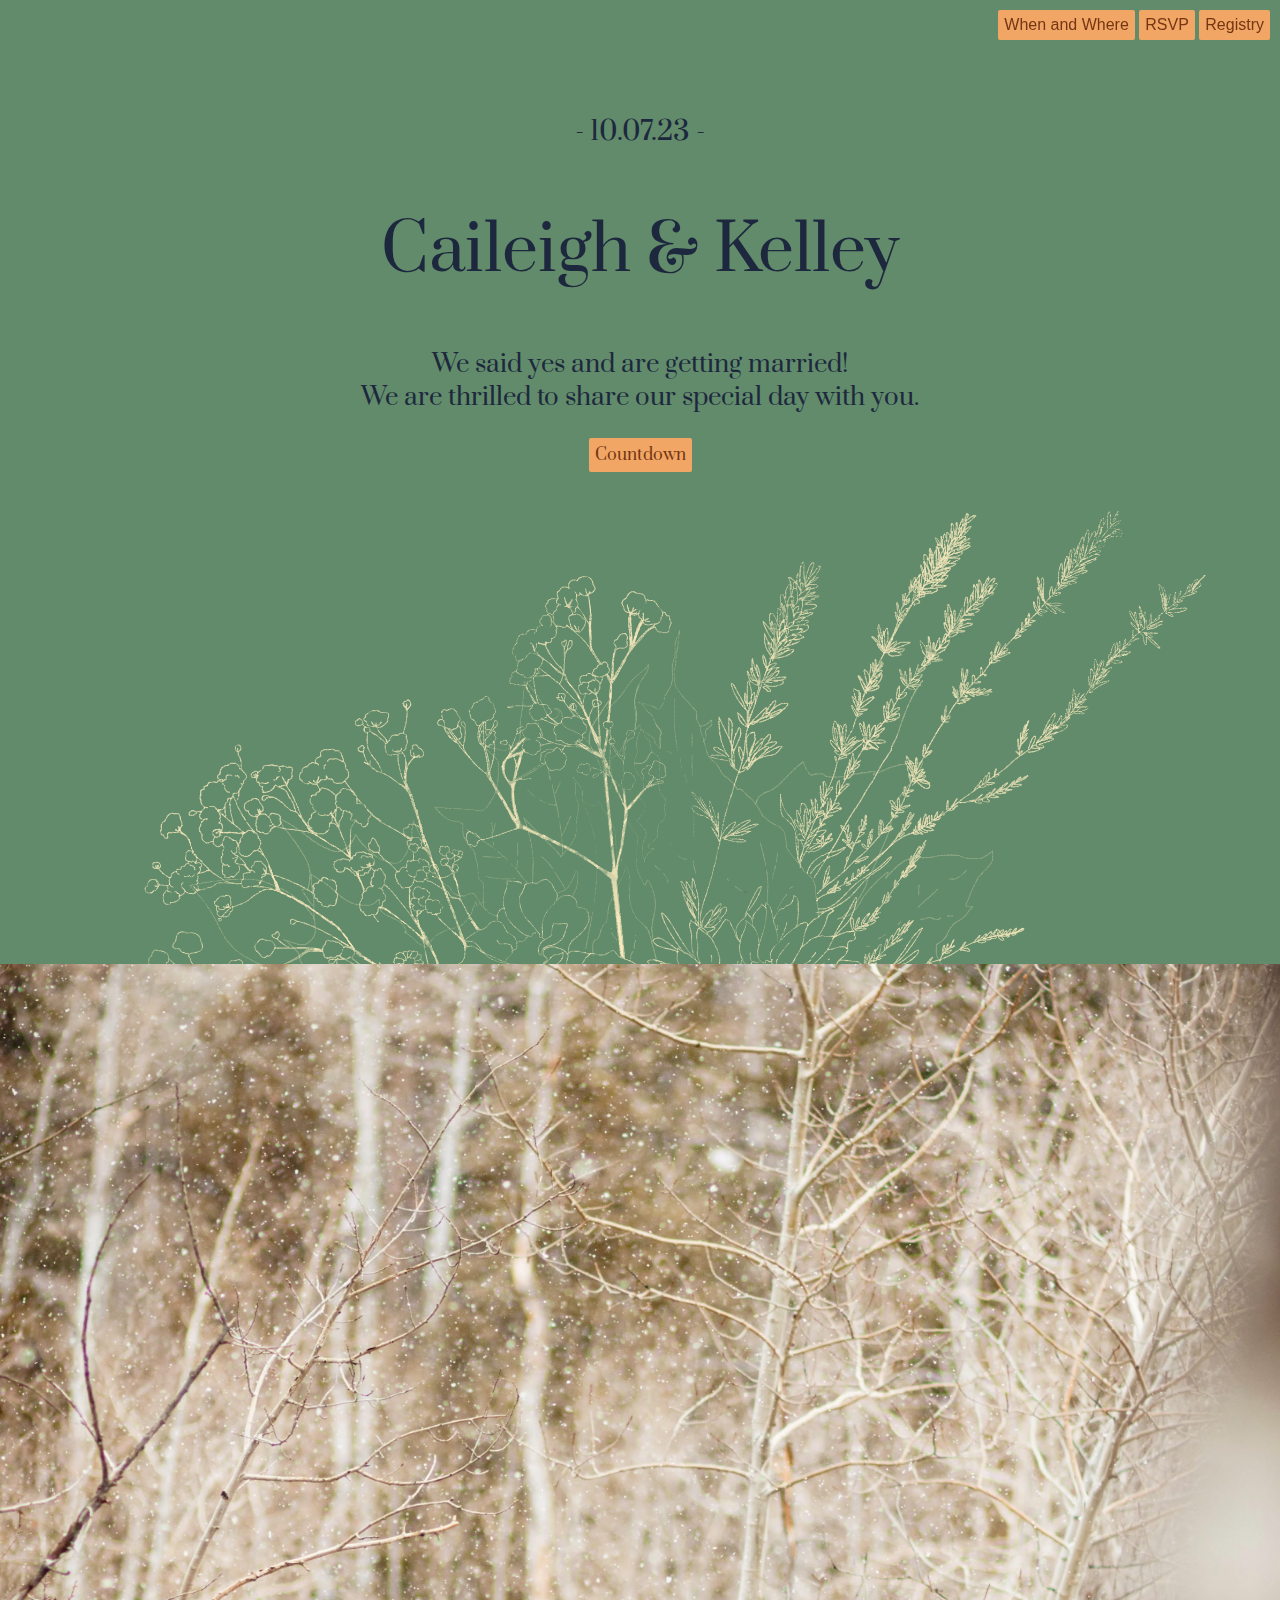
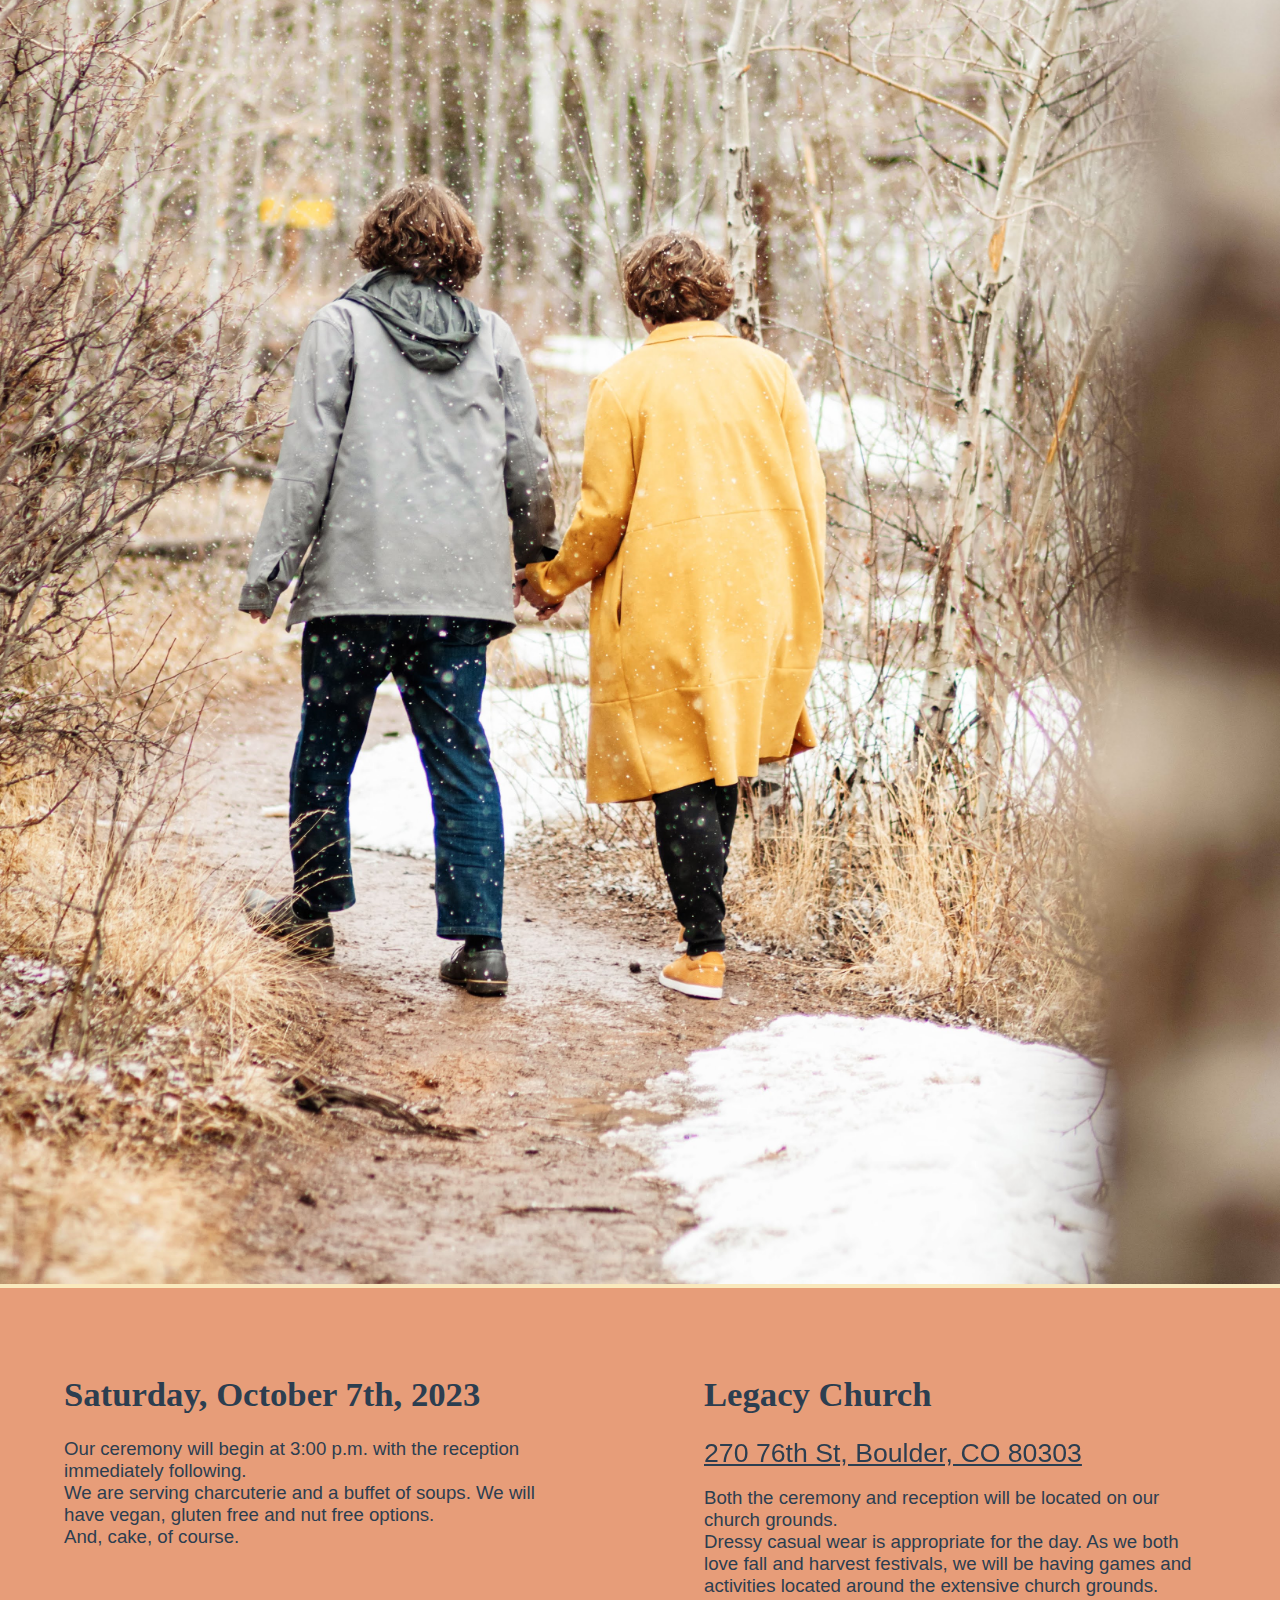
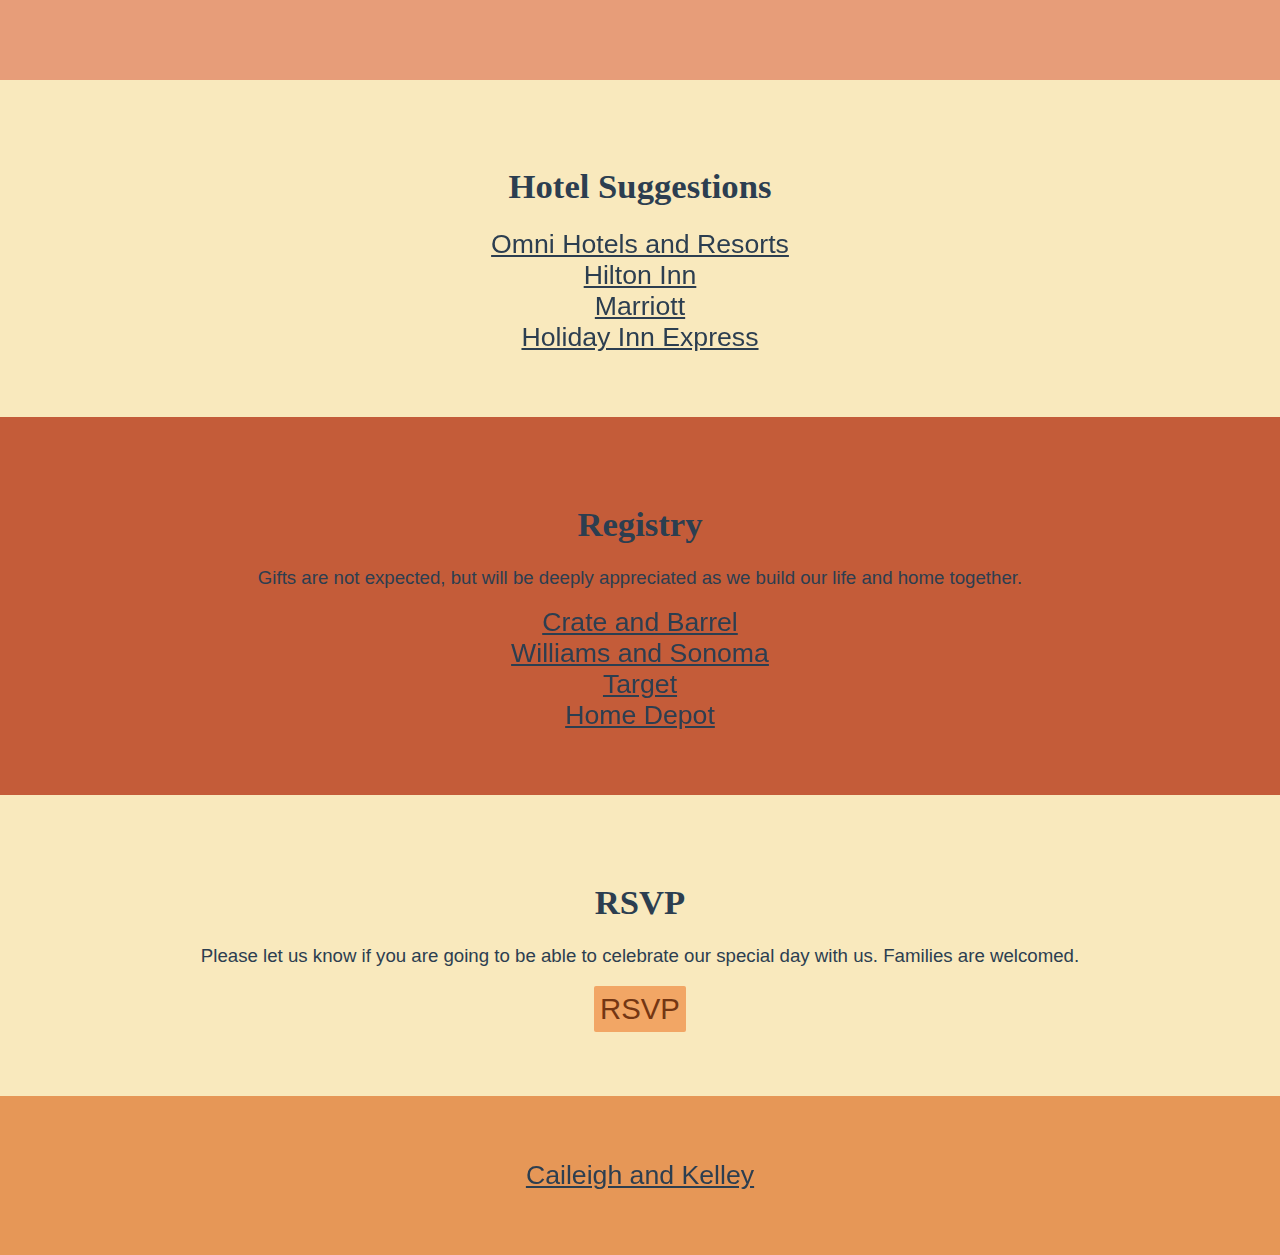
==== commit 6167d0f3: "done" ====
--- a/index.html
+++ b/index.html
@@ -10,7 +10,7 @@
     <link rel="stylesheet" href="css/main.css">
     <link rel="stylesheet" href="css/canvas.css">
     <link rel="stylesheet" href="css/rsvp.css">
-    <link rel="stylesheet" href="css/top.css">
+    <link rel="stylesheet" href="css/greeting.css">
     <link rel="stylesheet" href="css/navigation.css">
     <link rel="stylesheet" href="css/content.css">
     <link rel="stylesheet" href="https://fonts.googleapis.com/css?family=Prata">
@@ -18,20 +18,29 @@
   <body>
     <nav>
       <div class="navigation">
-        <a href="#when-and-where-area">When and Where</a>
-        <a target="_blank" href="https://docs.google.com/forms/d/e/1FAIpQLSfpXvZ7Gg1RFAc7G0o5PuWkooAn3TaHZOii5H78oWA0bv-2IA/viewform?usp=sf_link">RSVP</a>
-        <a href="#registry-area"> Registry </a>
+        <button type="button" name="button"
+        onclick="location.href='#when-and-where-area'">
+          When and Where</button>
+        <button type="button" name="button"
+        onclick="window.open('https://docs.google.com/forms/d/e/1FAIpQLSfpXvZ7Gg1RFAc7G0o5PuWkooAn3TaHZOii5H78oWA0bv-2IA/viewform?usp=sf_link','_blank')">
+          RSVP</button>
+        <button type="button" name="button"
+        onclick="location.href='#registry-area'">
+          Registry</button>
       </div>
     </nav>
     <main>
-      <div class="top">
+      <div class="greeting" id="greeting">
           <p id='date'> - 10.07.23 - </p>
           <p id='name'> Caileigh & Kelley </p>
           <p id='married'>
             We said yes and are getting married! <br>
             We are thrilled to share our special day with you.
           </p>
-          <a href="easter.html">Countdown</a>
+          <button id="countdown-btn" onclick="window.open('easter.html','_blank')">Countdown</a>
+      </div>
+      <div class="yay-married">
+        <img src="css/hudson29.jpg" alt="Caileigh and Kelley walking">
       </div>
       <div class="caileighwhyyyyyyy">
         <div class="when" id="when-and-where-area">
@@ -100,6 +109,10 @@
         onclick="window.open('https://docs.google.com/forms/d/e/1FAIpQLSfpXvZ7Gg1RFAc7G0o5PuWkooAn3TaHZOii5H78oWA0bv-2IA/viewform?usp=sf_link','_blank')">
         RSVP</button>
       </div>
+
+      <div class="home-again">
+        <a href="#greeting">Caileigh and Kelley</a>
+      </div>
     </main>
   </body>
 </html>
--- a/css/main.css
+++ b/css/main.css
@@ -1,32 +1,48 @@
-main {
-  display: flex;
-  justify-content: center;
-  flex-direction: column;
-  text-align: center;
-  width: 100%;
-  position: absolute;
-  top: 0%;
-  left: 0%;
+body {
+  margin: 0px;
+  overflow-x: hidden;
 }
 
 a {
   position: relative;
-  z-index: 2000;
-  color: rgba(253,231,125,255);
-  text-align: center;
-  padding: 10px;
+  font-size: 20pt;
+  z-index: 2;
+  color: #2c3e50;
 }
 
 a:hover {
-  color: rgba(241,178,56,255);
+  border-radius: 2px;
+  color: #ebab4b;
 }
 
-body {
-  background-color: rgba(30,41,62,255);
-  overflow-x: hidden;
-  color: rgba(240,187,62,255);
+h1 {
+  font-size: 26pt;
+}
+
+p {
+  font-size: 14pt;
 }
 
 body * {
   font-family: 'Helvetica';
 }
+
+button {
+  position: relative;
+  z-index: 2;
+  background-color: #f2a665;
+  color: #743613;
+  border: none;
+  border-color: none;
+  border-radius: 2px;
+  font-size: 12pt;
+  padding: 6px;
+  transition-duration: .6s;
+}
+
+button:hover {
+  transition-duration: .6s;
+  padding: 12px;
+  background-color: #da6429;
+  color: #f9e9bd;
+}
--- a/css/canvas.css
+++ b/css/canvas.css
@@ -1,6 +1,6 @@
 canvas {
   position: fixed;
-  top: 0;
-  left: 0;
-  z-index: 1000;
+  z-index: 1;
+  top: 0%;
+  left: 0%;
 }
--- a/css/greeting.css
+++ b/css/greeting.css
@@ -0,0 +1,36 @@
+.greeting {
+  margin-top: 0px;
+  padding-top: 5%;
+  display: flex;
+  justify-content: top;
+  flex-direction: column;
+  height: 100vh;
+  text-align: center;
+  background-image: url("background.png");
+  background-position: center;
+  background-size: cover;
+  background-color: red;
+  color: rgba(29,40,62,255);
+}
+
+.greeting *  {
+  font-family: 'Prata';
+}
+
+#date {
+  margin-top: 50px;
+  font-size: 20pt;
+}
+
+#name {
+  margin: 30px;
+  font-size: 48pt;
+}
+
+#married {
+  font-size: 18pt;
+}
+
+#countdown-btn {
+  align-self: center;
+}
--- a/css/navigation.css
+++ b/css/navigation.css
@@ -1,17 +1,7 @@
-.navigation {
-  display: flex;
-  flex-flow: row wrap;
-  z-index: 7000;
-  position: relative;
-  width: 100%;
-  align-items: stretch;
-  justify-content: center;
-  background-color: rgba(29,40,62,255);
-  margin: 0px;
+nav {
   position: fixed;
-  left: 0px;
-  top: 0px;
-  padding-top: 2%;
-  padding-bottom: 2%;
-  box-shadow: 0px 0px 20px 5px #f8ba89;
+  z-index: 3;
+  top: 10px;
+  right: 10px;
+  overflow: hidden;
 }
--- a/css/content.css
+++ b/css/content.css
@@ -1,14 +1,12 @@
-.nice-words {
-  background-color: rgba(30,40,63,255);
-  padding-left: 10%;
-  padding-right: 10%;
-  padding-top: 20%;
-  padding-bottom: 20%;
+.yay-married {
+  text-align: center;
+  background-color: #f9e9bd;
+  color: #2c3e50;
 }
 
-h1 {
-  font-family: 'Prata';
-  color: rgba(183,101,69,255);
+.yay-married > img {
+  width: 100%;
+  height: auto;
 }
 
 .caileighwhyyyyyyy {
@@ -16,7 +14,8 @@
   flex-direction: row;
   flex-wrap: wrap;
   justify-content: center;
-  background-color: rgba(30,40,63,255);
+  color: #2c3e50;
+  text-align: left;
 }
 
 .caileighwhyyyyyyy > div {
@@ -25,15 +24,48 @@
   min-width: 350px;
 }
 
-.caileighwhyyyyyyy > h1 {
-  color: rgb(229, 56, 140);
+.when {
+  background-color: #e79d79;
+  color: #2c3e50;
+
+}
+
+h1{
+  font-family: 'Abril-Fatface';
+  color: #2c3e50;
+}
+.where {
+  background-color: #e79d79;
+color: #2c3e50;
+}
+
+.hotels {
+  text-align: center;
+  color: #2c3e50;
+  background-color: #f9e9bd;
 }
 
 .registry {
-  margin-top: 15%;
-  margin-bottom: 15%;
+  text-align: center;
+  padding: 5%;
+  background-color: #c45c39;
+  color: #2c3e50;
 }
 
-.hotels {
-  margin-bottom: 20px;
+.rsvp-div {
+  text-align: center;
+  padding: 5%;
+  background-color: #f9e9bd;
+  color: #2c3e50;
 }
+
+.home-again {
+  text-align: center;
+  padding: 5%;
+  background-color: #e69757;
+  color: #2c3e50;
+}
+
+#rsvp {
+  font-size: 22pt;
+}
